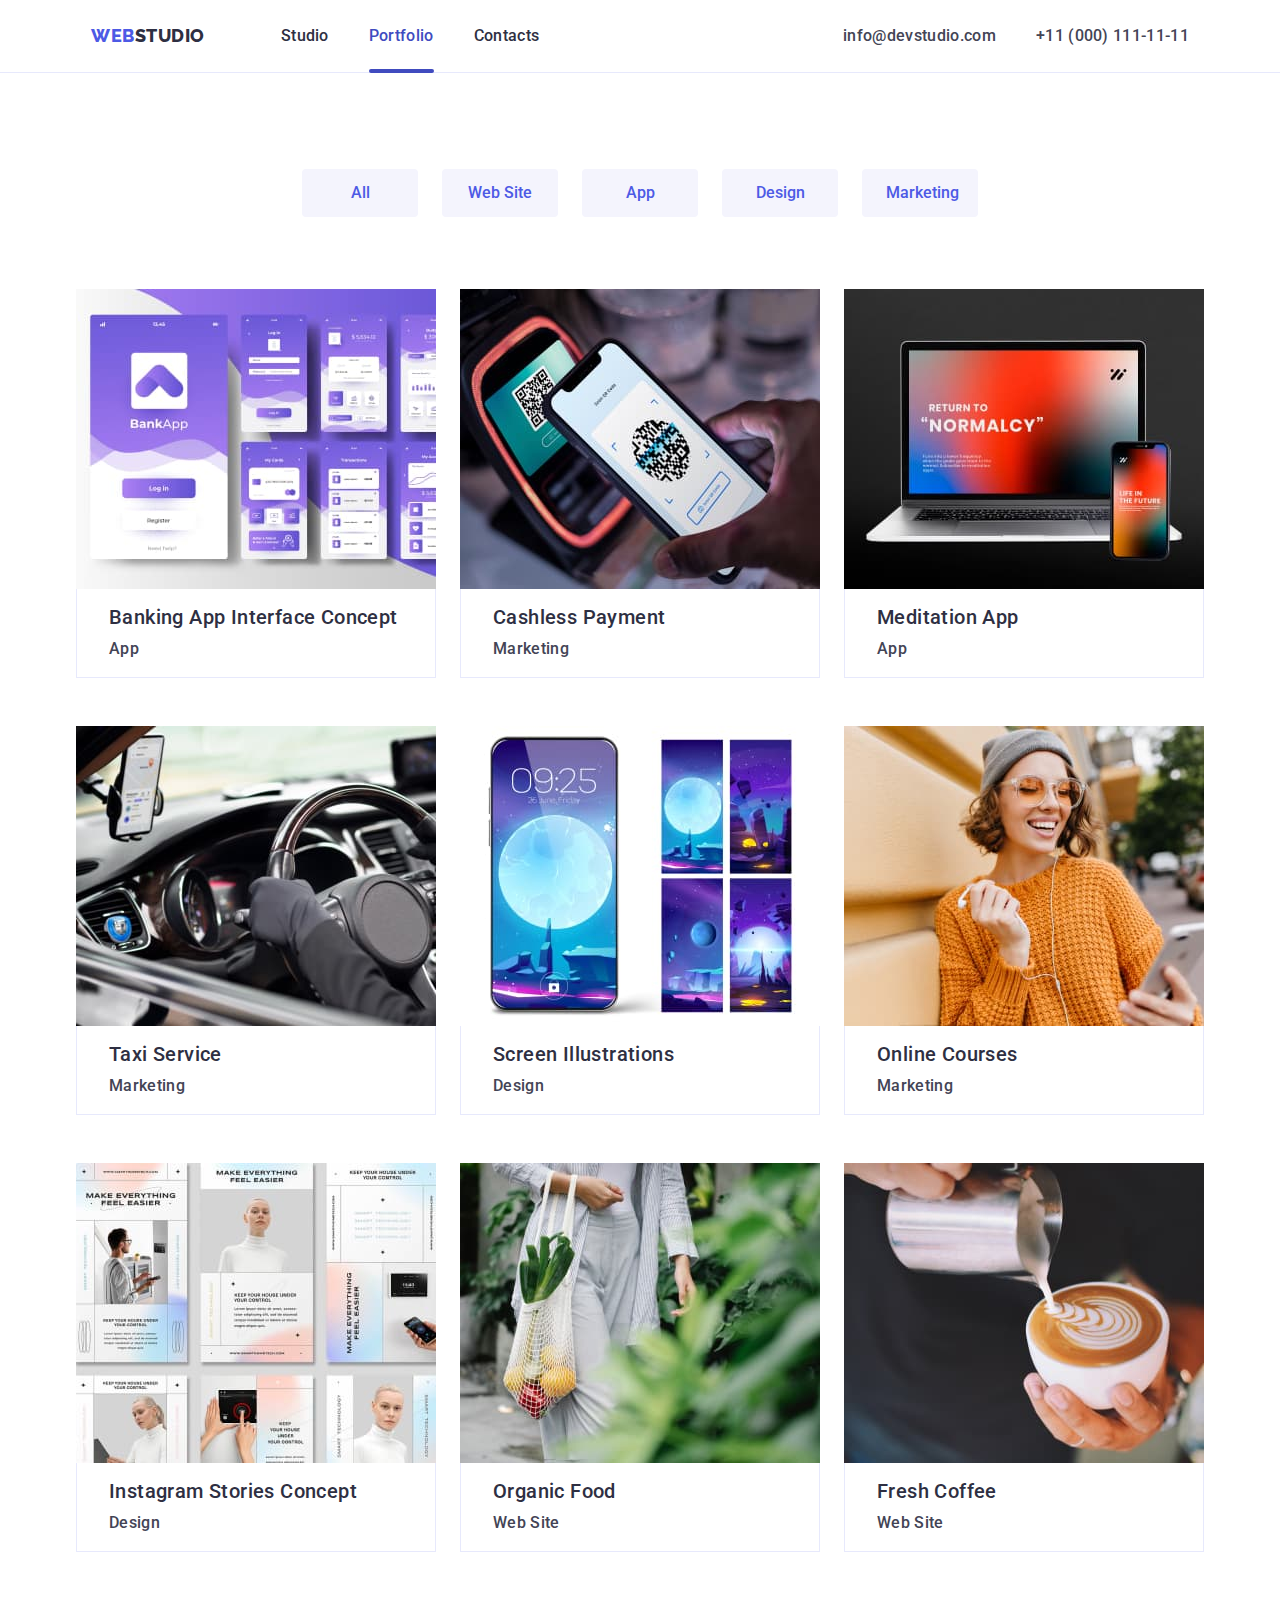
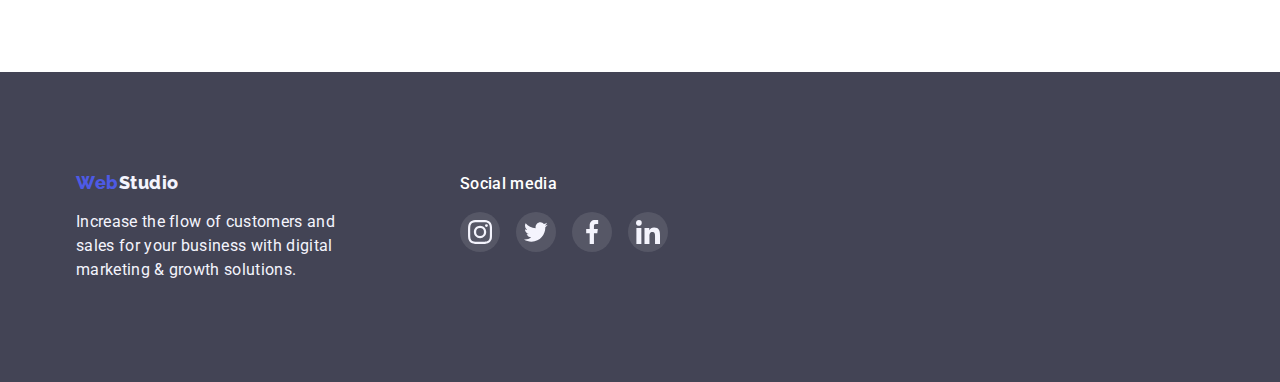
==== portfolio.html @ 6bb86c5b "add" ====
<!DOCTYPE html>
<html lang="en">
  <head>
    <meta charset="UTF-8" />
    <meta http-equiv="X-UA-Compatible" content="IE=edge" />
    <meta name="viewport" content="width=device-width, initial-scale=1.0" />
    <title>WebStudio</title>
    <link
      href="https://fonts.googleapis.com/css2?family=Raleway:wght@800&family=Roboto:wght@400;500;700;900&display=swap"
      rel="stylesheet"
    />
    <link
      rel="stylesheet"
      href="https://cdnjs.cloudflare.com/ajax/libs/modern-normalize/1.1.0/modern-normalize.min.css"
    />
    <link rel="stylesheet" href="./css/style.css" />
  </head>
  <body>
    <header class="header">
      <div class="container-header">
        <a href="./" class="header-logo link"
          ><span class="header-logo-first">Web</span
          ><span class="header-logo-last">Studio</span>
        </a>
        <nav class="header-nav">
          <ul class="header-nav-list list">
            <li class="header-item">
              <a href="./index.html" class="header-link link">Studio</a>
            </li>
            <li class="header-item current">
              <a href="./portfolio.html" class="header-link link current"
                >Portfolio</a
              >
            </li>
            <li class="header-item">
              <a href="" class="header-link link">Contacts</a>
            </li>
          </ul>
        </nav>
        <ul class="header-list list">
          <li>
            <a href="mailto:info@devstudio.com" class="header-mail link"
              >info@devstudio.com</a
            >
          </li>
          <li>
            <a href="tel:+110001111111" class="header-tel link"
              >+11 (000) 111-11-11</a
            >
          </li>
        </ul>
      </div>
    </header>
    <main>
      <section class="portfolio">
        <div class="container">
          <ul class="portfolio-nav list">
            <li class="portfolio-nav-item">
              <button class="portfolio-nav-item-btn" type="button">All</button>
            </li>
            <li class="portfolio-nav-item">
              <button class="portfolio-nav-item-btn" type="button">
                Web Site
              </button>
            </li>
            <li class="portfolio-nav-item">
              <button class="portfolio-nav-item-btn" type="button">App</button>
            </li>
            <li class="portfolio-nav-item">
              <button class="portfolio-nav-item-btn" type="button">
                Design
              </button>
            </li>
            <li class="portfolio-nav-item">
              <button class="portfolio-nav-item-btn" type="button">
                Marketing
              </button>
            </li>
          </ul>
          <ul class="portfolio-list list">
            <li class="portfolio-item">
              <a href="" class="portfolio-link link">
                <div class="portfolio-thumb">
                  <img
                    src="./image/port-1.jpg"
                    width="360"
                    alt="Banking App Interface Concept"
                  />
                  <div class="portfolio-overlay">
                    <p class="portfolio-overlay-caption">
                      14 Stylish and User-Friendly App Design Concepts · Task
                      Manager App · Calorie Tracker App · Exotic Fruit Ecommerce
                      App · Cloud Storage App
                    </p>
                  </div>
                </div>
                <div class="portfolio-card">
                  <h2 class="portfolio-caption">
                    Banking App Interface Concept
                  </h2>
                  <p class="portfolio-desc">App</p>
                </div>
              </a>
            </li>
            <li class="portfolio-item">
              <a href="" class="portfolio-link link">
                <div class="portfolio-thumb">
                  <img
                    src="./image/port-2.jpg"
                    width="360"
                    alt="Cashless Payment"
                  />
                  <div class="portfolio-overlay">
                    <p class="portfolio-overlay-caption">
                      14 Stylish and User-Friendly App Design Concepts · Task
                      Manager App · Calorie Tracker App · Exotic Fruit Ecommerce
                      App · Cloud Storage App
                    </p>
                  </div>
                </div>
                <div class="portfolio-card">
                  <h2 class="portfolio-caption">Cashless Payment</h2>
                  <p class="portfolio-desc">Marketing</p>
                </div>
              </a>
            </li>
            <li class="portfolio-item">
              <a href="" class="portfolio-link link">
                <div class="portfolio-thumb">
                  <img
                    src="./image/port-3.jpg"
                    width="360"
                    alt="Meditation App"
                  />
                  <div class="portfolio-overlay">
                    <p class="portfolio-overlay-caption">
                      14 Stylish and User-Friendly App Design Concepts · Task
                      Manager App · Calorie Tracker App · Exotic Fruit Ecommerce
                      App · Cloud Storage App
                    </p>
                  </div>
                </div>
                <div class="portfolio-card">
                  <h2 class="portfolio-caption">Meditation App</h2>
                  <p class="portfolio-desc">App</p>
                </div>
              </a>
            </li>
            <li class="portfolio-item">
              <a href="" class="portfolio-link link">
                <div class="portfolio-thumb">
                  <img
                    src="./image/port-4.jpg"
                    width="360"
                    alt="Meditation App"
                  />
                  <div class="portfolio-overlay">
                    <p class="portfolio-overlay-caption">
                      14 Stylish and User-Friendly App Design Concepts · Task
                      Manager App · Calorie Tracker App · Exotic Fruit Ecommerce
                      App · Cloud Storage App
                    </p>
                  </div>
                </div>
                <div class="portfolio-card">
                  <h2 class="portfolio-caption">Taxi Service</h2>
                  <p class="portfolio-desc">Marketing</p>
                </div>
              </a>
            </li>
            <li class="portfolio-item">
              <a href="" class="portfolio-link link">
                <div class="portfolio-thumb">
                  <img
                    src="./image/port-5.jpg"
                    width="360"
                    alt="Screen Illustrations"
                  />
                  <div class="portfolio-overlay">
                    <p class="portfolio-overlay-caption">
                      14 Stylish and User-Friendly App Design Concepts · Task
                      Manager App · Calorie Tracker App · Exotic Fruit Ecommerce
                      App · Cloud Storage App
                    </p>
                  </div>
                </div>
                <div class="portfolio-card">
                  <h2 class="portfolio-caption">Screen Illustrations</h2>
                  <p class="portfolio-desc">Design</p>
                </div>
              </a>
            </li>
            <li class="portfolio-item">
              <a href="" class="portfolio-link link">
                <div class="portfolio-thumb">
                  <img
                    src="./image/port-6.jpg"
                    width="360"
                    alt="Online Courses"
                  />
                  <div class="portfolio-overlay">
                    <p class="portfolio-overlay-caption">
                      14 Stylish and User-Friendly App Design Concepts · Task
                      Manager App · Calorie Tracker App · Exotic Fruit Ecommerce
                      App · Cloud Storage App
                    </p>
                  </div>
                </div>
                <div class="portfolio-card">
                  <h2 class="portfolio-caption">Online Courses</h2>
                  <p class="portfolio-desc">Marketing</p>
                </div>
              </a>
            </li>
            <li class="portfolio-item">
              <a href="" class="portfolio-link link">
                <div class="portfolio-thumb">
                  <img
                    src="./image/port-7.jpg"
                    width="360"
                    alt="Instagram Stories Concept"
                  />
                  <div class="portfolio-overlay">
                    <p class="portfolio-overlay-caption">
                      14 Stylish and User-Friendly App Design Concepts · Task
                      Manager App · Calorie Tracker App · Exotic Fruit Ecommerce
                      App · Cloud Storage App
                    </p>
                  </div>
                </div>
                <div class="portfolio-card">
                  <h2 class="portfolio-caption">Instagram Stories Concept</h2>
                  <p class="portfolio-desc">Design</p>
                </div>
              </a>
            </li>
            <li class="portfolio-item">
              <a href="" class="portfolio-link link">
                <div class="portfolio-thumb">
                  <img
                    src="./image/port-8.jpg"
                    width="360"
                    alt="Instagram Stories Concept"
                  />
                  <div class="portfolio-overlay">
                    <p class="portfolio-overlay-caption">
                      14 Stylish and User-Friendly App Design Concepts · Task
                      Manager App · Calorie Tracker App · Exotic Fruit Ecommerce
                      App · Cloud Storage App
                    </p>
                  </div>
                </div>
                <div class="portfolio-card">
                  <h2 class="portfolio-caption">Organic Food</h2>
                  <p class="portfolio-desc">Web Site</p>
                </div>
              </a>
            </li>
            <li class="portfolio-item">
              <a href="" class="portfolio-link link">
                <div class="portfolio-thumb">
                  <img
                    src="./image/port-9.jpg"
                    width="360"
                    alt="Instagram Stories Concept"
                  />
                  <div class="portfolio-overlay">
                    <p class="portfolio-overlay-caption">
                      14 Stylish and User-Friendly App Design Concepts · Task
                      Manager App · Calorie Tracker App · Exotic Fruit Ecommerce
                      App · Cloud Storage App
                    </p>
                  </div>
                </div>
                <div class="portfolio-card">
                  <h2 class="portfolio-caption">Fresh Coffee</h2>
                  <p class="portfolio-desc">Web Site</p>
                </div>
              </a>
            </li>
          </ul>
        </div>
      </section>
    </main>
    <footer class="footer">
      <div class="container footer-container">
        <div class="footer-dsc">
          <a href="./" class="footer-logo link"
            ><span class="footer-logo-first">Web</span
            ><span class="footer-logo-last">Studio</span></a
          >
          <p class="footer-text">
            Increase the flow of customers and sales for your business with
            digital marketing & growth solutions.
          </p>
        </div>
        <div class="footer-social">
          <p class="footer-social-title">Social media</p>
          <ul class="footer-social-list">
            <li class="footer-social-item list">
              <a href="" class="footer-social-link link">
                <svg class="footer-social-icon" width="24px" height="24px">
                  <use href="./image/icons.svg#instagram"></use>
                </svg>
              </a>
            </li>
            <li class="footer-social-item list">
              <a href="" class="footer-social-link link">
                <svg class="footer-social-icon" width="24px" height="24px">
                  <use href="./image/icons.svg#twitter"></use>
                </svg>
              </a>
            </li>
            <li class="footer-social-item list">
              <a href="" class="footer-social-link link">
                <svg class="footer-social-icon" width="24px" height="24px">
                  <use href="./image/icons.svg#facebook"></use>
                </svg>
              </a>
            </li>
            <li class="footer-social-item list">
              <a href="" class="footer-social-link link">
                <svg class="footer-social-icon" width="24px" height="24px">
                  <use href="./image/icons.svg#linkedin"></use>
                </svg>
              </a>
            </li>
          </ul>
        </div>
      </div>
    </footer>
  </body>
</html>
---- css/style.css ----
:root {
  --head-color: #2e2f42;
  --text-color: #434455;
  --accent-color: #404bbf;
  --background-color: #ffffff;
  --light-color: #f4f4fd;
}

body {
  font-family: "Roboto", sans-serif;
  color: var(--text-color);
}

.list {
  list-style: none;
  padding: 0;
  margin: 0;
}

.link {
  text-decoration: none;
  font-family: "Roboto";
  font-weight: 500;
  font-size: 16px;
  line-height: 1.5;
  letter-spacing: 0.02em;
  color: var(--head-color);
  transition: color 250ms cubic-bezier(0.4, 0, 0.2, 1);
}

.link:hover,
.link:focus {
  color: var(--accent-color);
}

img {
  display: block;
  width: 100%;
}

p,
h1,
h2,
h3 {
  margin: 0;
  padding: 0;
}

.container {
  width: 1158px;
  margin: 0 auto;
  padding-left: 15px;
  padding-right: 15px;
}

.current {
  color: var(--accent-color);
}

.visually-hidden {
  position: absolute;
  width: 1px;
  height: 1px;
  margin: -1px;
  border: 0;
  padding: 0;
  white-space: nowrap;
  clip-path: inset(100%);
  clip: rect(0 0 0 0);
  overflow: hidden;
}

/* HEDER */
.header {
  border-bottom: 1px solid #e7e9fc;
}

.container-header {
  width: 1128px;
  margin: 0 auto;
  padding-left: 15px;
  padding-right: 15px;
  display: flex;
  align-items: center;
}

.header-logo {
  font-family: "Raleway";
  font-weight: 800;
  font-size: 18px;
  line-height: 1.33;
  letter-spacing: 0.03em;
  text-transform: uppercase;
  margin-right: 76px;
}

.header-logo-first {
  color: #4d5ae5;
}

.header-logo-last {
  color: var(--head-color);
}

.header-link {
}

.header-link:not(:last-child) {
  margin-right: 4px;
}

.header-link.current:after {
  position: absolute;
  content: "";
  bottom: 0;
  left: 0;
  display: block;
  width: 100%;
  height: 4px;
  margin-bottom: -1px;
  background-color: var(--accent-color);
  border-radius: 2px;
}

.header-nav {
}

.header-nav-list {
  display: flex;
  gap: 40px;
}

.header-item {
  position: relative;
  padding: 24px 0;
}

.header-list {
  font-family: "Roboto";
  font-weight: 400;
  font-size: 16px;
  line-height: 1.5;
  letter-spacing: 0.02em;
  display: flex;
  gap: 40px;
  margin-left: auto;
}

.header-list:not(:last-child) {
  margin-right: 40px;
}

.header-mail {
  color: var(--text-color);
}

.header-tel {
  color: var(--text-color);
}

/* HERO */
.hero {
  background-color: var(--head-color);
  padding: 188px 0;
  text-align: center;
  background-image: linear-gradient(
      to right,
      rgba(46, 47, 66, 0.7),
      rgba(46, 47, 66, 0.7)
    ),
    url(../image/overlay.jpg);
  background-size: cover;
  background-repeat: no-repeat;
  background-position: center;
  max-width: 1440px;
  margin-left: auto;
  margin-right: auto;
}

.hero-title {
  font-weight: 700;
  font-size: 56px;
  line-height: 1.07;
  text-align: center;
  letter-spacing: 0.02em;
  color: var(--background-color);
  padding-bottom: 48px;
  max-width: 496px;
  margin-right: auto;
  margin-left: auto;
}

.hero-btn {
  font-family: inherit;
  font-weight: 500;
  font-size: 16px;
  line-height: 1.5;
  align-items: center;
  text-align: center;
  letter-spacing: 0.04em;
  cursor: pointer;
  background: #4d5ae5;
  color: var(--background-color);
  min-width: 169px;
  padding: 16px 32px;
  border-radius: 4px;
  border-color: transparent;
  box-shadow: 0px 4px 4px rgba(0, 0, 0, 0.15);
  transition: background-color 250ms cubic-bezier(0.4, 0, 0.2, 1);
}

.hero-btn:hover,
.hero-btn:focus {
  background-color: var(--accent-color);
}

/* FEATURES */
.features {
  padding: 120px 0;
}

.features-list {
  display: flex;
  gap: 24px;
}

.features-dsc {
}

.features-item {
  width: 264px;
  height: 112px;
  margin-bottom: 8px;
  background-color: var(--light-color);
  display: flex;
  align-items: center;
  justify-content: center;
}

.features-title {
  font-weight: 500;
  font-size: 20px;
  line-height: 1.2;
  letter-spacing: 0.02em;
  color: var(--head-color);
  margin-bottom: 8px;
}

.features-caption {
  font-size: 16px;
  line-height: 1.5;
  letter-spacing: 0.02em;
  color: var(--text-color);
}

/* ABOUT */

.about {
  padding-bottom: 120px;
}

.about-title {
  font-weight: 700;
  font-size: 36px;
  line-height: 1.11;
  text-align: center;
  letter-spacing: 0.02em;
  margin-bottom: 72px;
}

.about-list {
  display: flex;
  gap: 24px;
}

.about-item {
  flex-basis: calc((100%-48px) / 3);
}

/* TEAM */

.team {
  background-color: var(--light-color);
  padding: 120px 0;
}

.team-title {
  font-weight: 700;
  font-size: 36px;
  line-height: 1.11;
  text-align: center;
  letter-spacing: 0.02em;
  text-transform: capitalize;
  color: var(--head-color);
  margin-bottom: 72px;
}

.team-list {
  display: flex;
  gap: 24px;
}

.team-item {
  text-align: center;
  flex-basis: calc((100% - 72px) / 4);
}

.team-position {
  background-color: var(--background-color);
  padding-top: 32px;
  padding-bottom: 32px;
  box-shadow: 0px 1px 6px rgba(46, 47, 66, 0.08),
    0px 1px 1px rgba(46, 47, 66, 0.16), 0px 2px 1px rgba(46, 47, 66, 0.08);
}

.team-name {
  font-weight: 500;
  font-size: 20px;
  line-height: 1.2;
  text-align: center;
  letter-spacing: 0.02em;
  color: var(--head-color);
  margin-bottom: 8px;
}

.team-description {
  font-size: 16px;
  line-height: 1.5;
  text-align: center;
  letter-spacing: 0.02em;
  color: var(--text-color);
}

.team-social {
  display: flex;
  justify-content: center;
  gap: 24px;
  margin-top: 8px;
}

.team-social-link {
  height: 40px;
  width: 40px;
  display: flex;
  align-items: center;
  justify-content: center;
  fill: var(--light-color);
  border-radius: 50%;
  background-color: #4d5ae5;
  transition: background-color 250ms cubic-bezier(0.4, 0, 0.2, 1);
}

.team-social-link:hover,
.team-social-link:focus {
  background-color: var(--accent-color);
}

.team-social-icon {
}

/* CUSTOMERS */

.customers {
  display: flex;
  justify-content: center;
  gap: 24px;
  margin-top: 120px;
}

.customers-container {
  width: 1128px;
}

.customers-title {
  font-weight: 700;
  font-size: 36px;
  line-height: 1.11;
  text-align: center;
  letter-spacing: 0.02em;
  margin-bottom: 72px;
}

.customers-list {
  display: flex;
  justify-content: center;
  gap: 24px;
}

.customers-item {
  padding-bottom: 120px;
}

.customers-link {
  display: flex;
  align-items: center;
  justify-content: center;
  fill: #8e8f99;
  padding: 16px 32px;
  border: 1px solid #8e8f99;
  border-radius: 4px;
  transition: fill 250ms cubic-bezier(0.4, 0, 0.2, 1),
    border 250ms cubic-bezier(0.4, 0, 0.2, 1);
}

.customers-link:hover,
.customers-link:focus {
  fill: var(--accent-color);
  border: 1px solid var(--accent-color);
}

.customers-icon {
}

/* FOOTER */

.footer {
  background-color: var(--text-color);
  padding: 100px 0;
}

.footer-container {
  display: flex;
  align-items: baseline;
  gap: 120px;
}

.footer-logo {
  font-family: "Raleway";
  font-weight: 800;
  font-size: 18px;
  line-height: 1.16;
  display: flex;
  align-items: center;
  letter-spacing: 0.03em;
  padding-bottom: 16px;
}

.footer-logo-first {
  color: #4d5ae5;
}

.footer-logo-last {
  color: var(--light-color);
}

.footer-text {
  font-size: 16px;
  line-height: 1.5;
  letter-spacing: 0.02em;
  color: var(--light-color);
  max-width: 264px;
}

.footer-social {
}

.footer-social-title {
  font-weight: 500;
  font-size: 16px;
  line-height: 1.5;
  letter-spacing: 0.02em;
  color: #ffffff;
}

.footer-social-list {
  display: flex;
  gap: 16px;
  margin-top: 16px;
  padding-left: 0;
}

.footer-social-item {
}

.footer-social-link {
  display: flex;
  align-items: center;
  fill: var(--light-color);
  justify-content: center;
  width: 40px;
  height: 40px;
  border-radius: 50%;
  background-color: rgba(255, 255, 255, 0.1);
  transition: background-color 250ms cubic-bezier(0.4, 0, 0.2, 1);
}

.footer-social-link:hover,
.footer-social-link:focus {
  background-color: #31d0aa;
}

.footer-social-icon {
}

/* PORTFOLIO */

.portfolio {
  padding-bottom: 120px;
}

.portfolio-nav {
  margin: 96px 0 72px 0;
  display: flex;
  gap: 24px;
  justify-content: center;
}

.portfolio-nav-item {
}

.portfolio-nav-item-btn {
  width: 116px;
  height: 48px;
  font-weight: 500;
  font-size: 16px;
  line-height: 1.5;
  background: var(--light-color);
  border: 1px solid #e7e9fc;
  border-radius: 4px;
  color: #4d5ae5;
  padding: 12px 24px;
  border: 0;
  transition: background 250ms cubic-bezier(0.4, 0, 0.2, 1),
    color 250ms cubic-bezier(0.4, 0, 0.2, 1),
    box-shadow 250ms cubic-bezier(0.4, 0, 0.2, 1);
}

.portfolio-nav-item-btn:not(:last-child) {
  margin-right: 24px 0;
}

.portfolio-nav-item-btn:hover,
.portfolio-nav-item-btn:focus {
  background: var(--accent-color);
  color: var(--background-color);
  cursor: pointer;
  box-shadow: 0px 3px 1px rgba(0, 0, 0, 0.1), 0px 2px 1px rgba(0, 0, 0, 0.08),
    0px 2px 2px rgba(0, 0, 0, 0.12);
}

.portfolio-list {
  display: flex;
  flex-wrap: wrap;
  padding: 0;
  row-gap: 48px;
  column-gap: 24px;
}

.portfolio-item {
  background: var(--background-color);
  flex-basis: calc((100% - 48px) / 3);
}

.portfolio-link {
  text-decoration: none;
  margin: 0;
  display: block;
  transition: box-shadow 250ms cubic-bezier(0.4, 0, 0.2, 1);
}

.portfolio-link:hover {
  box-shadow: 0px 1px 6px rgba(46, 47, 66, 0.08),
    0px 1px 1px rgba(46, 47, 66, 0.16), 0px 2px 1px rgba(46, 47, 66, 0.08);
}

.portfolio-thumb {
  position: relative;
  overflow: hidden;
}

.portfolio-overlay {
  position: absolute;
  top: 0;
  left: 0;
  width: 100%;
  height: 100%;
  background-color: #4d5ae5;
  transform: translateY(100%);
  transition: transform 250ms cubic-bezier(0.4, 0, 0.2, 1);
}

.portfolio-thumb:hover .portfolio-overlay {
  transform: translateY(0);
}

.portfolio-overlay-caption {
  font-weight: 400;
  font-size: 16px;
  line-height: 1.5;
  letter-spacing: 0.02em;
  color: var(--light-color);
  padding: 40px 32px;
}

.portfolio-card {
  padding: 16px 32px;
  border-right: 1px solid #e7e9fc;
  border-bottom: 1px solid #e7e9fc;
  border-left: 1px solid #e7e9fc;
}

.portfolio-caption {
  font-weight: 500;
  font-size: 20px;
  line-height: 1.2;
  letter-spacing: 0.02em;
  color: var(--head-color);
  margin-bottom: 8px;
}

.portfolio-desc {
  font-size: 16px;
  line-height: 1.5;
  letter-spacing: 0.02em;
  color: var(--text-color);
}

/* BACKDROP */

.backdrop {
  position: fixed;
  top: 0;
  left: 0;
  width: 100%;
  height: 100%;
  background-color: rgba(46, 47, 66, 0.4);
  transition: opacity 250ms cubic-bezier(0.4, 0, 0.2, 1);
}

.is-hidden {
  opacity: 0;
  pointer-events: none;
}

.modal {
  padding: 24px;
  position: absolute;
  top: 50%;
  left: 50%;
  transform: translate(-50%, -50%) scale(1);
  width: 408px;
  min-height: 576px;
  background-color: var(--background-color);
  transition: transform 250ms cubic-bezier(0.4, 0, 0.2, 1);
}

.backdrop.is-hidden.modal {
  transform: translate(-50%, -50%) scale(0.1);
}

.modal-btn {
  box-sizing: border-box;
  display: flex;
  align-items: center;
  justify-content: center;
  position: absolute;
  top: 0;
  right: 0;
  min-width: 24px;
  min-height: 24px;
  border-radius: 50%;
  transform: translate(-24px, 24px);
  cursor: pointer;
  background: #e7e9fc;
  border: 1px solid rgba(0, 0, 0, 0.1);
}

.modal-title {
  font-weight: 500;
  font-size: 16px;
  line-height: 1.5;
  text-align: center;
  letter-spacing: 0.02em;
  margin-bottom: 16px;
  margin-top: 48px;
}

.form {
  margin-left: auto;
  margin-right: auto;
}

.form-field {
  margin-bottom: 8px;
  position: relative;
  display: flex;
  flex-direction: column;
}

.form-input:focus,
.form-input:hover,
.form-text:focus,
.form-text:hover {
  border: 1px solid #4d5ae5;
}

.form-input:focus + .form-icon,
.form-input:hover + .form-icon {
  fill: #4d5ae5;
}

.form-label {
  font-weight: 400;
  font-size: 12px;
  line-height: 1.17;
  letter-spacing: 0.04em;
  color: #8e8f99;
  margin-bottom: 4px;
}

.form-input {
  height: 40px;
  left: 0px;
  top: 84px;
  border: 1px solid #2e2f42;
  border-radius: 4px;
  padding-left: 38px;
  color: #2e2f42;
  outline: transparent;
}

.form-icon {
  position: absolute;
  left: 16px;
  top: 50%;
}

.form-text {
  height: 120px;
  resize: none;
  padding: 8px 16px;
  border: 1px solid #2e2f42;
  border-radius: 4px;
  outline: transparent;
}

.form-text::placeholder {
  font-size: 12px;
  line-height: 1.17;
  letter-spacing: 0.04em;
  color: rgba(46, 47, 66, 0.4);
}

.form-checkbox {
  margin-top: 16px;
}

.form-label-check {
  font-weight: 400;
  font-size: 12px;
  line-height: 1.17;
  letter-spacing: 0.04em;
  color: #8e8f99;
  display: flex;
  align-items: center;
}

.form-check-icon {
  fill: #2e2f42;
}

.form-label-check::before {
  content: "";
  width: 16px;
  height: 16px;
  display: block;
  border: 1px solid #2e2f42;
  border-radius: 2px;
  margin-right: 8px;
}

.form-checkbox:checked + .form-label-check::before {
  background-color: #404bbf;
  background-image: url(../image/check.svg);
  background-repeat: no-repeat;
  background-position: center;
}

.form-btn {
  font-family: inherit;
  font-weight: 500;
  font-size: 16px;
  line-height: 1.5;
  text-align: center;
  letter-spacing: 0.04em;
  cursor: pointer;
  background: #4d5ae5;
  color: var(--background-color);
  min-width: 169px;
  padding: 16px 32px;
  margin-top: 24px;
  border-radius: 4px;
  border-color: transparent;
  box-shadow: 0px 4px 4px rgba(0, 0, 0, 0.15);
  transition: background-color 250ms cubic-bezier(0.4, 0, 0.2, 1);
}
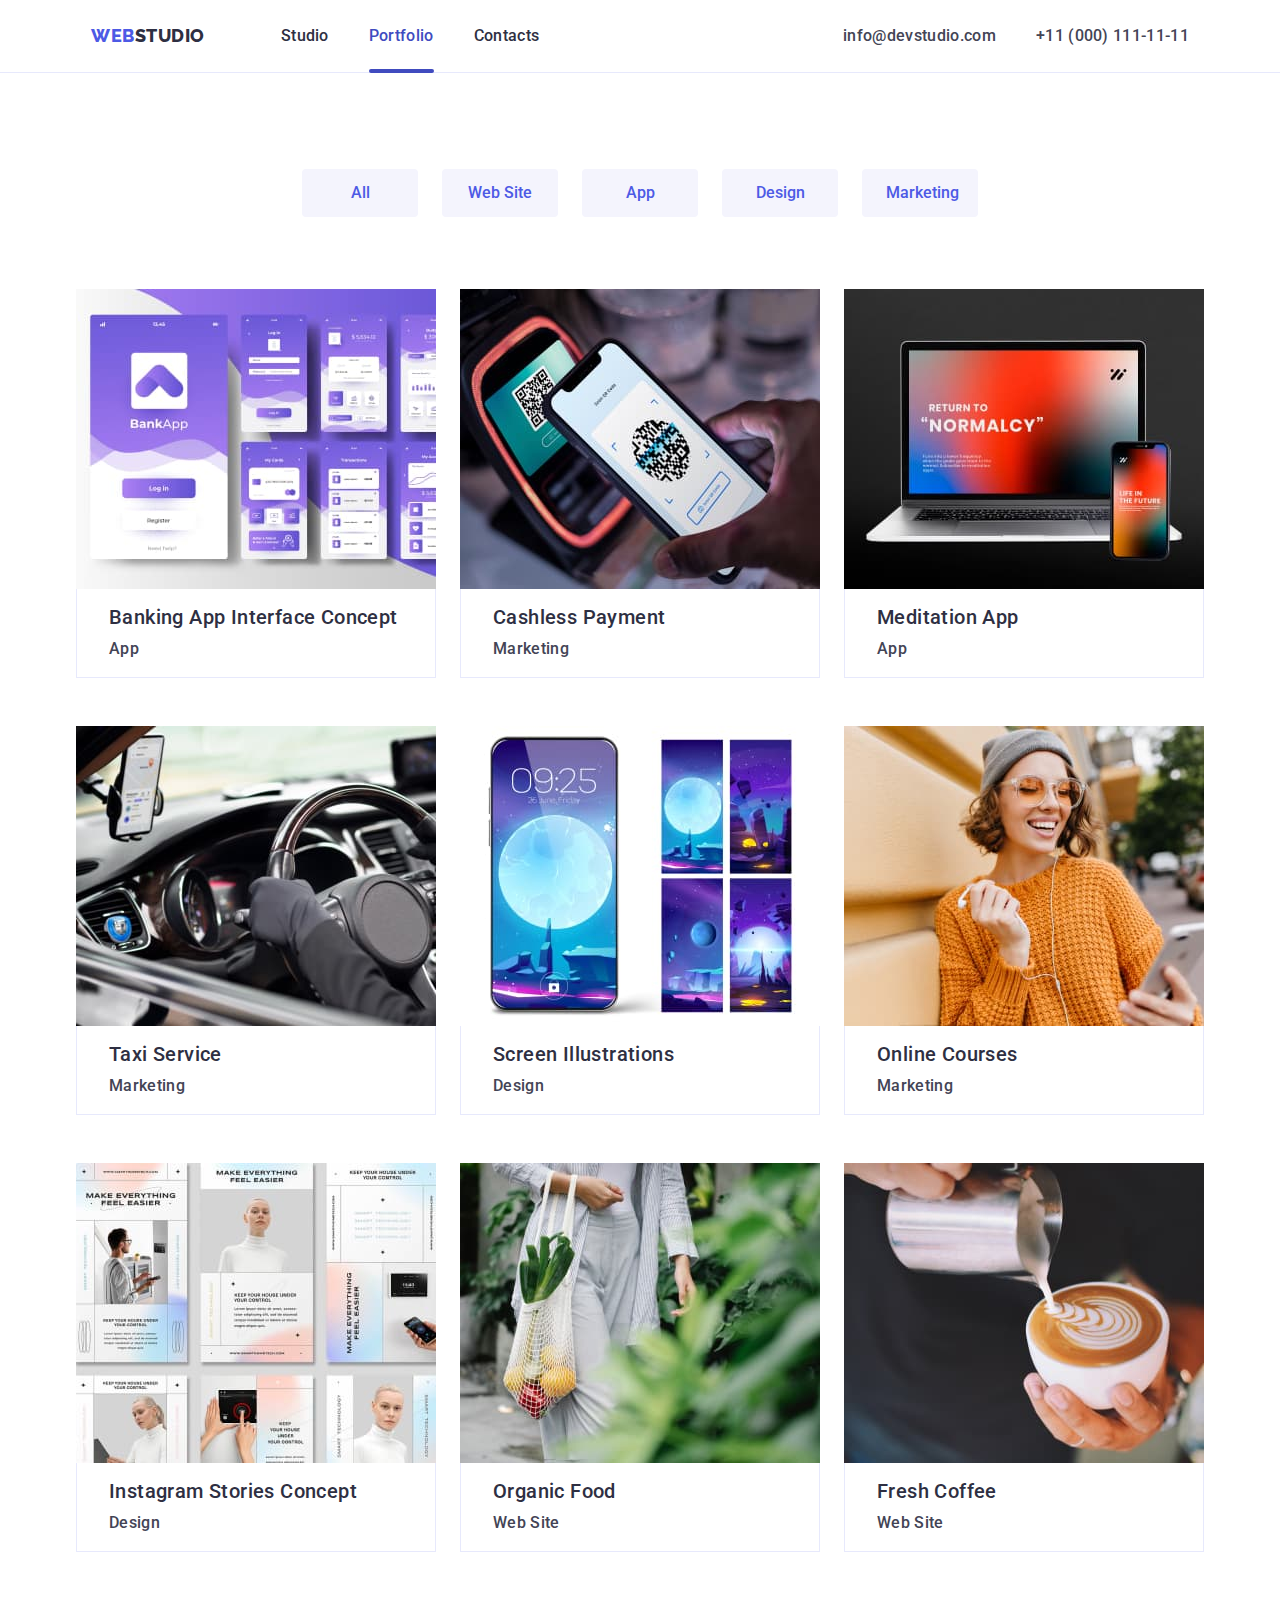
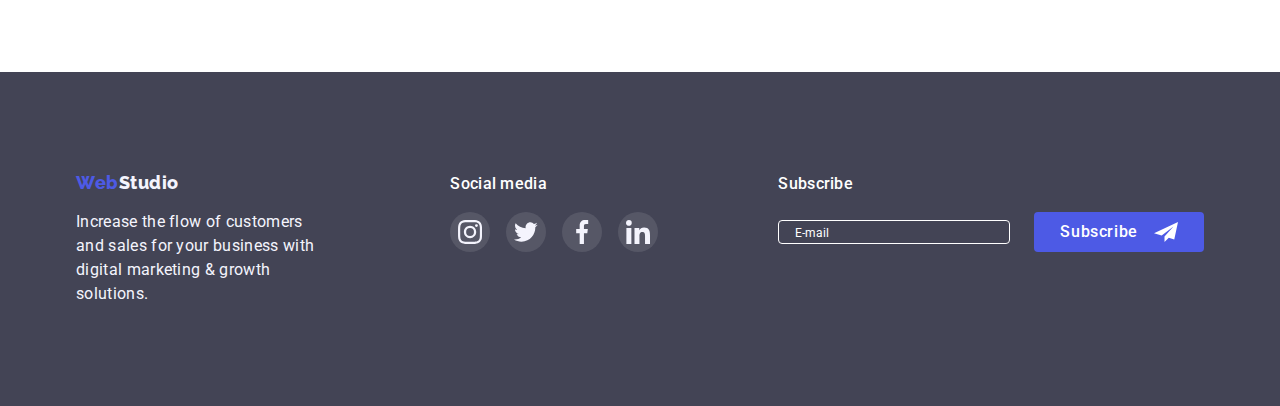
==== commit 8381893f: "add form" ====
--- a/portfolio.html
+++ b/portfolio.html
@@ -38,12 +38,12 @@
           </ul>
         </nav>
         <ul class="header-list list">
-          <li>
+          <li class="header-item">
             <a href="mailto:info@devstudio.com" class="header-mail link"
               >info@devstudio.com</a
             >
           </li>
-          <li>
+          <li class="header-item">
             <a href="tel:+110001111111" class="header-tel link"
               >+11 (000) 111-11-11</a
             >
@@ -327,6 +327,25 @@
             </li>
           </ul>
         </div>
+        <form>
+          <p class="footer-social-title">Subscribe</p>
+          <div class="footer-subscribe">
+            <label class="footer-form-label">
+              <input
+                name="email"
+                type="email"
+                class="footer-form-input"
+                placeholder="E-mail"
+              />
+            </label>
+            <button class="footer-btn-subscribe" type="submit">
+              Subscribe
+              <svg class="footer-subscribe-icon" width="24px" height="24px">
+                <use href="./image/icons.svg#subscribe"></use>
+              </svg>
+            </button>
+          </div>
+        </form>
       </div>
     </footer>
   </body>
--- a/css/style.css
+++ b/css/style.css
@@ -489,7 +489,65 @@
   background-color: #31d0aa;
 }
 
-.footer-social-icon {
+.footer-social-title {
+}
+
+.footer-subscribe {
+  display: flex;
+  justify-content: center;
+  align-items: center;
+  margin-top: 16px;
+}
+
+.footer-form-input::placeholder {
+  font-weight: 400;
+  font-size: 12px;
+  line-height: 2;
+  color: #ffffff;
+}
+
+.footer-form-input {
+  width: 232px;
+  height: 24px;
+  padding: 8px 16px;
+  border: 1px solid #ffffff;
+  border-radius: 4px;
+  background-color: var(--background-color-hero);
+  color: #ffffff;
+  outline: transparent;
+}
+
+.footer-form-input:focus {
+  border-color: #4d5ae5;
+}
+
+.footer-btn-subscribe {
+  height: 40px;
+  display: inline-flex;
+  align-items: center;
+  justify-content: center;
+  background: #4d5ae5;
+  color: #ffffff;
+  cursor: pointer;
+  font-weight: 500;
+  font-size: 16px;
+  line-height: 1.5;
+  text-align: center;
+  letter-spacing: 0.04em;
+  padding: 8px 24px;
+  margin-left: 24px;
+  min-width: 165px;
+  border-color: transparent;
+  border-radius: 4px;
+}
+
+.footer-btn-subscribe:hover,
+.footer-btn-subscribe:focus {
+  background-color: var(--accent-color);
+}
+
+.footer-subscribe-icon {
+  margin-left: 16px;
 }
 
 /* PORTFOLIO */
@@ -665,6 +723,12 @@
   border: 1px solid rgba(0, 0, 0, 0.1);
 }
 
+.modal-btn:hover,
+.modal-btn:focus {
+  background-color: #404bbf;
+  fill: #ffffff;
+}
+
 .modal-title {
   font-weight: 500;
   font-size: 16px;
@@ -753,6 +817,9 @@
   color: #8e8f99;
   display: flex;
   align-items: center;
+  justify-content: center;
+  margin-bottom: 24px;
+  margin-top: 16px;
 }
 
 .form-check-icon {
@@ -788,7 +855,8 @@
   color: var(--background-color);
   min-width: 169px;
   padding: 16px 32px;
-  margin-top: 24px;
+  display: block;
+  margin: 0 auto;
   border-radius: 4px;
   border-color: transparent;
   box-shadow: 0px 4px 4px rgba(0, 0, 0, 0.15);
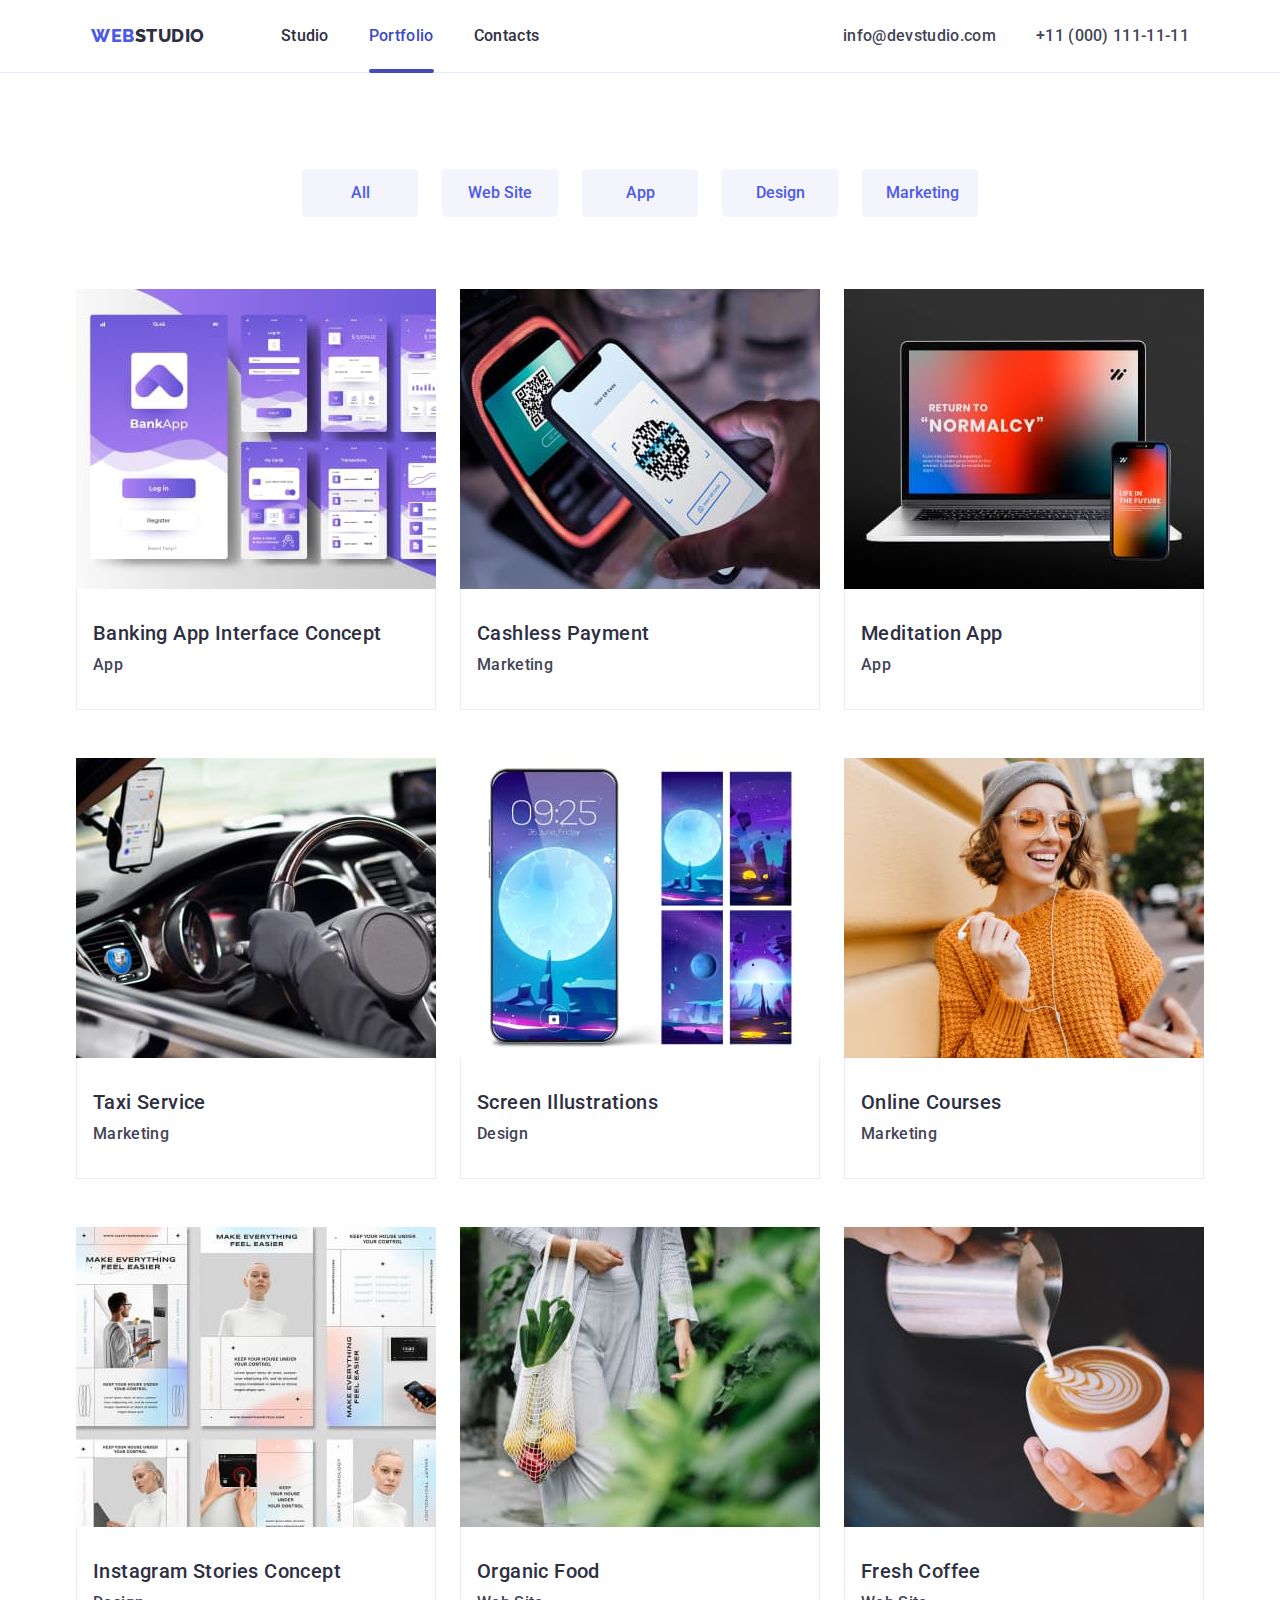
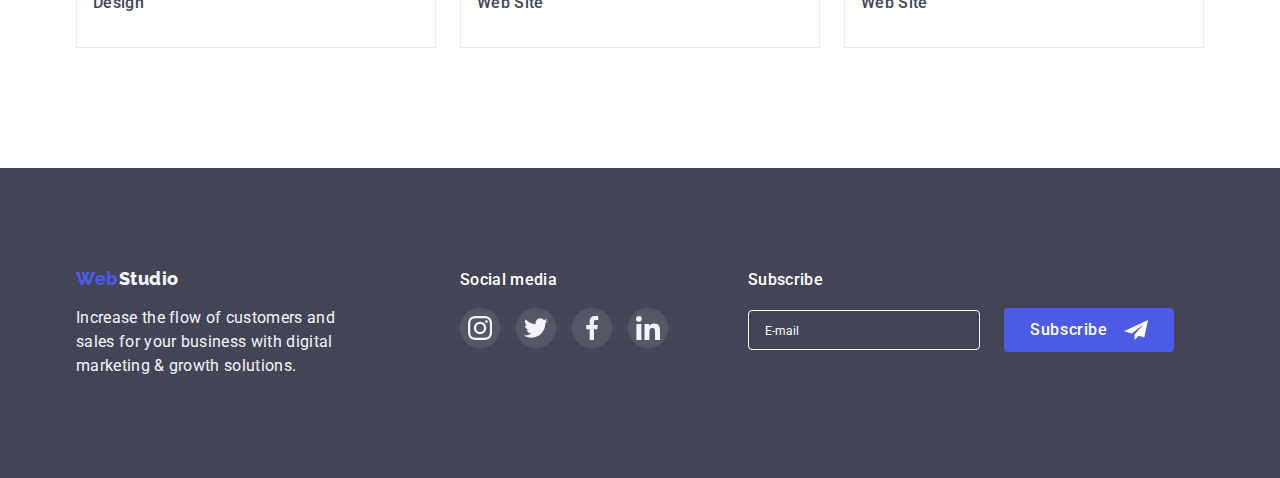
==== commit 3907547b: "add height" ====
--- a/portfolio.html
+++ b/portfolio.html
@@ -330,14 +330,12 @@
         <form>
           <p class="footer-social-title">Subscribe</p>
           <div class="footer-subscribe">
-            <label class="footer-form-label">
-              <input
-                name="email"
-                type="email"
-                class="footer-form-input"
-                placeholder="E-mail"
-              />
-            </label>
+            <input
+              name="email"
+              type="email"
+              class="footer-form-input"
+              placeholder="E-mail"
+            />
             <button class="footer-btn-subscribe" type="submit">
               Subscribe
               <svg class="footer-subscribe-icon" width="24px" height="24px">
--- a/css/style.css
+++ b/css/style.css
@@ -421,7 +421,6 @@
 .footer-container {
   display: flex;
   align-items: baseline;
-  gap: 120px;
 }
 
 .footer-logo {
@@ -452,6 +451,8 @@
 }
 
 .footer-social {
+  margin-left: 120px;
+  margin-right: 80px;
 }
 
 .footer-social-title {
@@ -470,6 +471,7 @@
 }
 
 .footer-social-item {
+  flex-basis: calc((100% - 48px) / 4);
 }
 
 .footer-social-link {
@@ -508,7 +510,7 @@
 
 .footer-form-input {
   width: 232px;
-  height: 24px;
+  height: 40px;
   padding: 8px 16px;
   border: 1px solid #ffffff;
   border-radius: 4px;
@@ -522,7 +524,6 @@
 }
 
 .footer-btn-subscribe {
-  height: 40px;
   display: inline-flex;
   align-items: center;
   justify-content: center;
@@ -539,6 +540,7 @@
   min-width: 165px;
   border-color: transparent;
   border-radius: 4px;
+  transition: background-color 50ms cubic-bezier(0.4, 0, 0.2, 1);
 }
 
 .footer-btn-subscribe:hover,
@@ -651,7 +653,7 @@
 }
 
 .portfolio-card {
-  padding: 16px 32px;
+  padding: 32px 16px;
   border-right: 1px solid #e7e9fc;
   border-bottom: 1px solid #e7e9fc;
   border-left: 1px solid #e7e9fc;
@@ -692,13 +694,14 @@
 
 .modal {
   padding: 24px;
+  padding-top: 72px;
   position: absolute;
   top: 50%;
   left: 50%;
   transform: translate(-50%, -50%) scale(1);
   width: 408px;
-  min-height: 576px;
   background-color: var(--background-color);
+  border-radius: 5px;
   transition: transform 250ms cubic-bezier(0.4, 0, 0.2, 1);
 }
 
@@ -736,7 +739,6 @@
   text-align: center;
   letter-spacing: 0.02em;
   margin-bottom: 16px;
-  margin-top: 48px;
 }
 
 .form {
@@ -749,6 +751,10 @@
   position: relative;
   display: flex;
   flex-direction: column;
+}
+
+.form-field-comment {
+  margin: 0;
 }
 
 .form-input:focus,
@@ -774,8 +780,6 @@
 
 .form-input {
   height: 40px;
-  left: 0px;
-  top: 84px;
   border: 1px solid #2e2f42;
   border-radius: 4px;
   padding-left: 38px;
@@ -787,6 +791,7 @@
   position: absolute;
   left: 16px;
   top: 50%;
+  transform: translateY(-10%);
 }
 
 .form-text {
@@ -817,7 +822,6 @@
   color: #8e8f99;
   display: flex;
   align-items: center;
-  justify-content: center;
   margin-bottom: 24px;
   margin-top: 16px;
 }
@@ -841,6 +845,12 @@
   background-image: url(../image/check.svg);
   background-repeat: no-repeat;
   background-position: center;
+}
+
+.form-label-check-link {
+  color: #4d5ae5;
+  display: inline-block;
+  margin-left: 4px;
 }
 
 .form-btn {
@@ -862,3 +872,8 @@
   box-shadow: 0px 4px 4px rgba(0, 0, 0, 0.15);
   transition: background-color 250ms cubic-bezier(0.4, 0, 0.2, 1);
 }
+
+.form-btn:hover,
+.form-btn:focus {
+  background-color: var(--accent-color);
+}
